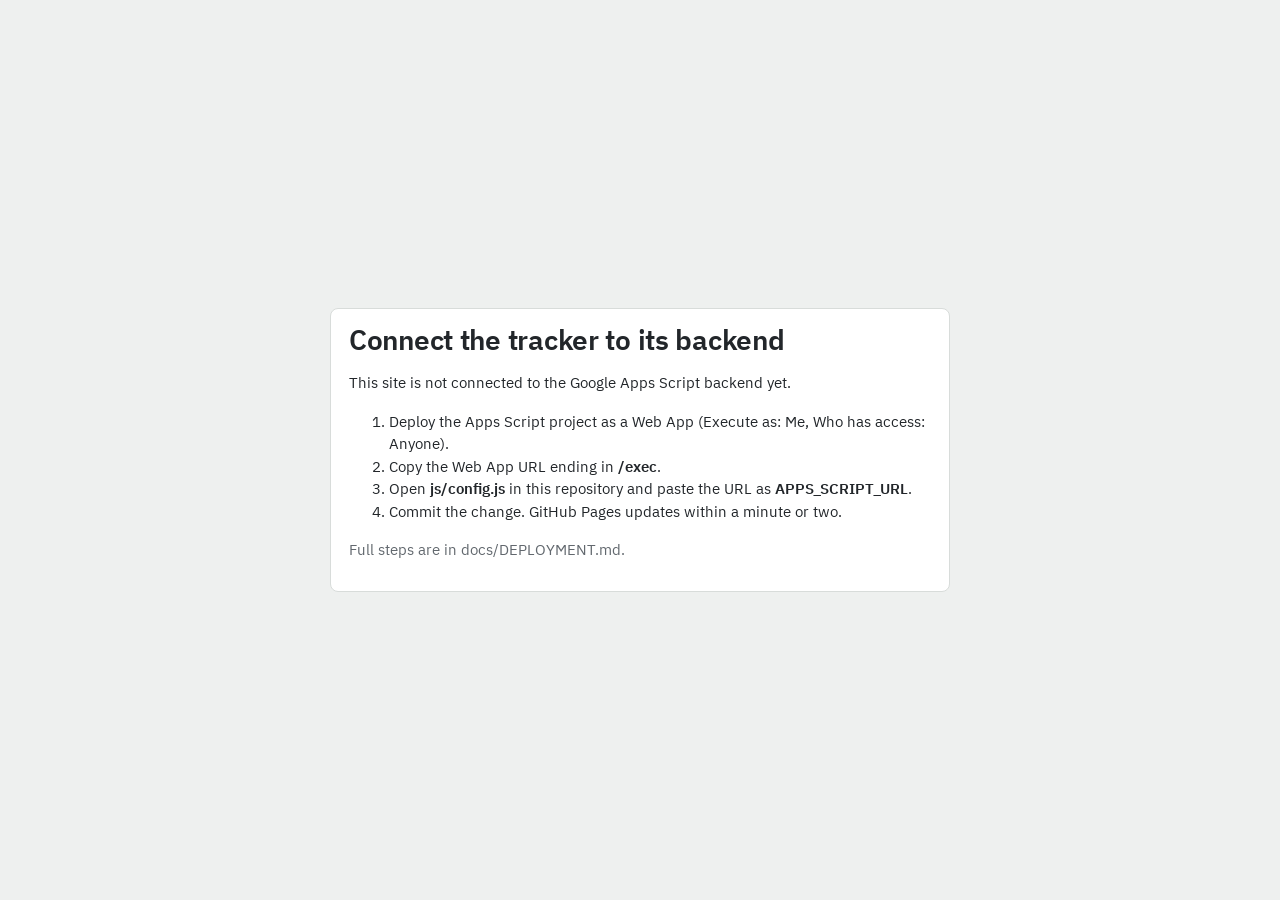
==== admin.html @ 7a8a4eb2 "Unpack uploaded zip" ====
<!doctype html>
<html lang="en">
<head>
  <meta charset="utf-8">
  <meta name="viewport" content="width=device-width, initial-scale=1, viewport-fit=cover">
  <title>Administration | Oakcraft Daily Working Tracker</title>
  <meta name="robots" content="noindex, nofollow">
  <meta name="theme-color" content="#EEF0EF">
  <link rel="icon" href="assets/favicon.svg" type="image/svg+xml">
  <link rel="stylesheet" href="css/style.css">
  <link rel="stylesheet" href="css/dashboard.css">
  <link rel="stylesheet" href="css/responsive.css">
</head>
<body>
  <noscript><p style="padding:24px">The Oakcraft tracker needs JavaScript. Enable it in your browser settings.</p></noscript>
  <div class="content" role="status"><p class="muted">Loading…</p></div>
  <script type="module">
    import { boot } from './js/app.js';
    import { renderEmployees, renderDepartments } from './js/employees.js';
    import { renderQuestionBuilder } from './js/questions.js';
    import { renderSettings, renderAuditLog } from './js/admin.js';
    boot({
      page: 'admin',
      roles: ['ADMIN', 'MANAGER'],
      defaultRoute: 'employees',
      routes: {
        employees: { render: renderEmployees },
        departments: { render: renderDepartments, roles: ['ADMIN'] },
        questions: { render: renderQuestionBuilder, roles: ['ADMIN'] },
        settings: { render: renderSettings, roles: ['ADMIN'] },
        audit: { render: renderAuditLog, roles: ['ADMIN'] }
      }
    });
  </script>
</body>
</html>
---- css/style.css ----
/* Oakcraft Daily Working Tracker — core styles
   Tokens, base elements, app shell and shared components. */

/* IBM Plex (SIL Open Font License, see assets/fonts/OFL-LICENSE.txt), self-hosted: no third-party font requests. */
@font-face { font-family: 'IBM Plex Sans'; font-weight: 400; font-style: normal; font-display: swap; src: url('../assets/fonts/IBMPlexSans-Regular-Latin1.woff2') format('woff2'); }
@font-face { font-family: 'IBM Plex Sans'; font-weight: 500; font-style: normal; font-display: swap; src: url('../assets/fonts/IBMPlexSans-Medium-Latin1.woff2') format('woff2'); }
@font-face { font-family: 'IBM Plex Sans'; font-weight: 600; font-style: normal; font-display: swap; src: url('../assets/fonts/IBMPlexSans-SemiBold-Latin1.woff2') format('woff2'); }
@font-face { font-family: 'IBM Plex Sans Condensed'; font-weight: 600; font-style: normal; font-display: swap; src: url('../assets/fonts/IBMPlexSansCondensed-SemiBold-Latin1.woff2') format('woff2'); }

:root {
  --ink: #22262A;
  --ink-2: #474D53;
  --ink-3: #62686E;
  --mesh: #EEF0EF;
  --mesh-2: #E3E6E4;
  --panel: #FFFFFF;
  --rule: #D8DCDA;
  --rule-strong: #B9C0BC;

  --brand: #6B4226;
  --brand-dark: #52321C;
  --brand-tint: #F4EDE7;
  --accent: #B8863B;
  --accent-tint: #F7EFDF;

  --ok: #2F6B45;   --ok-tint: #E3EFE6;
  --warn: #8A5A00; --warn-tint: #FAEFD6;
  --bad: #9B3B2A;  --bad-tint: #F7E2DD;
  --info: #335F80; --info-tint: #E2EBF2;
  --off: #6A7076;  --off-tint: #ECEEED;

  --font: 'IBM Plex Sans', system-ui, -apple-system, 'Segoe UI', Roboto, sans-serif;
  --font-cond: 'IBM Plex Sans Condensed', 'Arial Narrow', 'IBM Plex Sans', system-ui, sans-serif;

  --r-panel: 8px;
  --r-ctl: 6px;
  --sidebar-w: 236px;
  --header-h: 60px;
  --focus: 0 0 0 3px color-mix(in srgb, var(--accent) 55%, transparent);
}

*, *::before, *::after { box-sizing: border-box; }
html { -webkit-text-size-adjust: 100%; }
body {
  margin: 0; background: var(--mesh); color: var(--ink);
  font: 400 15px/1.5 var(--font); font-variant-numeric: tabular-nums;
  -webkit-font-smoothing: antialiased;
}
h1, h2, h3, h4 { margin: 0; font-weight: 600; line-height: 1.2; }
h1 { font-family: var(--font-cond); font-size: 28px; letter-spacing: -0.01em; }
h2 { font-family: var(--font-cond); font-size: 20px; }
h3 { font-size: 15px; }
p { margin: 0 0 0.75em; }
a { color: var(--brand); text-underline-offset: 2px; }
a > svg { vertical-align: -3px; width: 16px; height: 16px; }
a:hover { color: var(--brand-dark); }
button, input, select, textarea { font: inherit; color: inherit; }
:focus-visible { outline: none; box-shadow: var(--focus); border-radius: var(--r-ctl); }
.sr-only { position: absolute; width: 1px; height: 1px; overflow: hidden; clip: rect(0 0 0 0); white-space: nowrap; }
.muted { color: var(--ink-3); }
.small { font-size: 13px; }
.num { font-variant-numeric: tabular-nums; }
.fig { font-family: var(--font-cond); font-weight: 600; font-variant-numeric: tabular-nums; }
.nowrap { white-space: nowrap; }
.hidden { display: none !important; }
.stack > * + * { margin-top: 16px; }
.row { display: flex; gap: 12px; align-items: center; flex-wrap: wrap; }
.row.between { justify-content: space-between; }
.grow { flex: 1 1 auto; }
.skip-link { position: absolute; left: 8px; top: -40px; background: var(--ink); color: #fff; padding: 8px 12px; z-index: 100; border-radius: var(--r-ctl); }
.skip-link:focus { top: 8px; }

/* ---------- App shell ---------- */
.app { display: grid; grid-template-columns: var(--sidebar-w) minmax(0, 1fr); min-height: 100vh; }
.sidebar { position: sticky; top: 0; height: 100vh; overflow-y: auto; padding: 18px 12px 24px; display: flex; flex-direction: column; gap: 18px; }
.brand { display: flex; gap: 10px; align-items: center; padding: 2px 10px 6px; text-decoration: none; color: var(--ink); }
.brand img { width: 30px; height: 30px; }
.brand-name { display: block; font-family: var(--font-cond); font-weight: 600; font-size: 19px; line-height: 1; }
.brand-sub { display: block; font-size: 12px; color: var(--ink-3); margin-top: 3px; }
.nav-group { display: flex; flex-direction: column; gap: 1px; }
.nav-group-title { font-size: 12px; color: var(--ink-3); padding: 0 12px 4px; font-weight: 500; }
.nav-link {
  display: flex; align-items: center; gap: 10px; padding: 8px 12px; border-radius: var(--r-ctl);
  color: var(--ink-2); text-decoration: none; font-weight: 500; position: relative;
}
.nav-link svg { width: 18px; height: 18px; flex: none; color: var(--ink-3); }
.nav-link:hover { background: var(--mesh-2); color: var(--ink); }
.nav-link[aria-current="page"] { color: var(--brand); background: var(--panel); }
.nav-link[aria-current="page"]::before { content: ''; position: absolute; left: 0; top: 8px; bottom: 8px; width: 3px; border-radius: 2px; background: var(--brand); }
.nav-link[aria-current="page"] svg { color: var(--brand); }
.nav-badge { margin-left: auto; font-size: 12px; font-weight: 600; background: var(--bad-tint); color: var(--bad); border-radius: 999px; padding: 0 7px; }
.sidebar-foot { margin-top: auto; padding: 0 12px; font-size: 12px; color: var(--ink-3); }

.main { min-width: 0; display: flex; flex-direction: column; }
.topbar { position: sticky; top: 0; z-index: 20; height: var(--header-h); display: flex; align-items: center; gap: 12px; padding: 0 28px; background: color-mix(in srgb, var(--mesh) 92%, transparent); backdrop-filter: blur(6px); border-bottom: 1px solid var(--rule); }
.topbar .menu-btn { display: none; }
.search { position: relative; flex: 1 1 auto; max-width: 520px; }
.search input { width: 100%; height: 38px; padding: 0 12px 0 36px; border: 1px solid var(--rule); border-radius: var(--r-ctl); background: var(--panel); }
.search > svg { position: absolute; left: 11px; top: 10px; width: 18px; height: 18px; color: var(--ink-3); pointer-events: none; }
.search-results { position: absolute; top: 44px; left: 0; right: 0; background: var(--panel); border: 1px solid var(--rule); border-radius: var(--r-panel); box-shadow: 0 12px 32px rgba(34, 38, 42, 0.14); max-height: 70vh; overflow: auto; padding: 6px; }
.search-group { padding: 6px 8px 2px; font-size: 12px; color: var(--ink-3); font-weight: 500; }
.search-item { display: block; padding: 8px 10px; border-radius: var(--r-ctl); color: var(--ink); text-decoration: none; }
.search-item[aria-selected="true"], .search-item:hover { background: var(--mesh); }
.search-item .muted { font-size: 13px; }
.topbar-right { margin-left: auto; display: flex; align-items: center; gap: 10px; }
.clock { font-size: 13px; color: var(--ink-3); white-space: nowrap; }
.user-btn { display: flex; align-items: center; gap: 8px; border: 1px solid transparent; background: none; padding: 4px 6px 4px 4px; border-radius: 999px; cursor: pointer; }
.user-btn:hover { background: var(--panel); border-color: var(--rule); }
.avatar { width: 32px; height: 32px; border-radius: 50%; background: var(--brand); color: #fff; display: grid; place-items: center; font-weight: 600; font-size: 13px; flex: none; }
.menu { position: absolute; right: 0; top: 46px; min-width: 220px; background: var(--panel); border: 1px solid var(--rule); border-radius: var(--r-panel); box-shadow: 0 12px 32px rgba(34, 38, 42, 0.14); padding: 6px; z-index: 30; }
.menu a, .menu button { display: block; width: 100%; text-align: left; padding: 8px 10px; border: 0; background: none; border-radius: var(--r-ctl); color: var(--ink); text-decoration: none; cursor: pointer; }
.menu a:hover, .menu button:hover { background: var(--mesh); }
.menu hr { border: 0; border-top: 1px solid var(--rule); margin: 6px 0; }

.content { padding: 24px 28px 64px; max-width: 1360px; width: 100%; }
.page-head { display: flex; gap: 16px; align-items: flex-end; justify-content: space-between; flex-wrap: wrap; margin-bottom: 20px; }
.page-head p { margin: 4px 0 0; color: var(--ink-3); }
.page-actions { display: flex; gap: 8px; flex-wrap: wrap; }
.banner { display: flex; gap: 10px; align-items: flex-start; padding: 10px 14px; border-radius: var(--r-ctl); border: 1px solid; margin-bottom: 16px; }
.banner svg { width: 18px; height: 18px; flex: none; margin-top: 2px; }
.banner.info { background: var(--info-tint); border-color: color-mix(in srgb, var(--info) 30%, transparent); color: var(--info); }
.banner.warn { background: var(--warn-tint); border-color: color-mix(in srgb, var(--warn) 30%, transparent); color: var(--warn); }
.banner.bad { background: var(--bad-tint); border-color: color-mix(in srgb, var(--bad) 30%, transparent); color: var(--bad); }
.banner.ok { background: var(--ok-tint); border-color: color-mix(in srgb, var(--ok) 30%, transparent); color: var(--ok); }
.banner .banner-body { flex: 1; color: var(--ink); }
.offline-bar { background: var(--ink); color: #fff; text-align: center; font-size: 13px; padding: 6px; }

/* ---------- Panels ---------- */
.panel { background: var(--panel); border: 1px solid var(--rule); border-radius: var(--r-panel); }
.panel-head { display: flex; align-items: baseline; justify-content: space-between; gap: 12px; padding: 14px 18px 0; flex-wrap: wrap; }
.panel-head h2 { font-size: 17px; }
.panel-head .muted { font-size: 13px; }
.panel-body { padding: 14px 18px 18px; }
.panel-body.flush { padding: 0; }
.grid-2 { display: grid; grid-template-columns: repeat(2, minmax(0, 1fr)); gap: 16px; }
.grid-3 { display: grid; grid-template-columns: repeat(3, minmax(0, 1fr)); gap: 16px; }
.span-2 { grid-column: span 2; }

/* ---------- Buttons ---------- */
.btn {
  display: inline-flex; align-items: center; justify-content: center; gap: 8px; height: 38px; padding: 0 14px;
  border-radius: var(--r-ctl); border: 1px solid var(--rule-strong); background: var(--panel); color: var(--ink);
  font-weight: 500; cursor: pointer; text-decoration: none; white-space: nowrap;
}
.btn svg { width: 17px; height: 17px; }
.btn:hover { border-color: var(--ink-3); color: var(--ink); }
.btn.primary { background: var(--brand); border-color: var(--brand); color: #fff; }
.btn.primary:hover { background: var(--brand-dark); border-color: var(--brand-dark); color: #fff; }
.btn.dark { background: var(--ink); border-color: var(--ink); color: #fff; }
/* WhatsApp share: a deep green that keeps white text readable (the bright WhatsApp green fails contrast). */
.btn.whatsapp { background: #1C6B45; border-color: #1C6B45; color: #fff; }
.btn.whatsapp:hover { background: #15563A; border-color: #15563A; color: #fff; }
.btn.danger { color: var(--bad); border-color: color-mix(in srgb, var(--bad) 45%, transparent); }
.btn.danger:hover { background: var(--bad-tint); }
.btn.ghost { border-color: transparent; background: transparent; }
.btn.ghost:hover { background: var(--mesh-2); }
.btn.sm { height: 32px; padding: 0 10px; font-size: 14px; }
.btn.icon { width: 38px; padding: 0; }
.btn.sm.icon { width: 32px; }
.btn[disabled], .btn[aria-busy="true"] { opacity: 0.55; cursor: not-allowed; }
.btn[aria-busy="true"]::after { content: ''; width: 14px; height: 14px; border-radius: 50%; border: 2px solid currentColor; border-right-color: transparent; animation: spin 0.8s linear infinite; }
@keyframes spin { to { transform: rotate(360deg); } }
.link-btn { border: 0; background: none; color: var(--brand); cursor: pointer; padding: 0; text-decoration: underline; text-underline-offset: 2px; }

/* ---------- Forms ---------- */
.field { display: flex; flex-direction: column; gap: 6px; min-width: 0; }
.field > label, .field > .label { font-weight: 500; font-size: 14px; }
.field .req { color: var(--bad); margin-left: 2px; }
.field .hint { font-size: 13px; color: var(--ink-3); }
.field .error { font-size: 13px; color: var(--bad); font-weight: 500; }
.input, .select, .textarea {
  width: 100%; min-height: 40px; padding: 8px 11px; border: 1px solid var(--rule-strong); border-radius: var(--r-ctl);
  background: var(--panel); color: var(--ink);
}
.textarea { min-height: 88px; resize: vertical; line-height: 1.45; }
.select { appearance: none; padding-right: 32px; background-image: url("data:image/svg+xml,%3Csvg xmlns='http://www.w3.org/2000/svg' width='12' height='8' viewBox='0 0 12 8'%3E%3Cpath d='M1 1l5 5 5-5' fill='none' stroke='%2362686E' stroke-width='1.6'/%3E%3C/svg%3E"); background-repeat: no-repeat; background-position: right 11px center; }
.input:hover, .select:hover, .textarea:hover { border-color: var(--ink-3); }
.input:focus, .select:focus, .textarea:focus { outline: none; border-color: var(--accent); box-shadow: var(--focus); }
.field.has-error .input, .field.has-error .select, .field.has-error .textarea { border-color: var(--bad); }
.input[readonly] { background: var(--mesh); }
.form-grid { display: grid; grid-template-columns: repeat(2, minmax(0, 1fr)); gap: 14px 16px; }
.form-grid .full { grid-column: 1 / -1; }
.check { display: inline-flex; align-items: center; gap: 8px; cursor: pointer; }
.check input { width: 18px; height: 18px; accent-color: var(--brand); }
.switch { display: inline-flex; gap: 10px; align-items: center; cursor: pointer; }
.switch input { appearance: none; width: 38px; height: 22px; border-radius: 999px; background: var(--rule-strong); position: relative; cursor: pointer; transition: background 0.15s; flex: none; }
.switch input::after { content: ''; position: absolute; top: 3px; left: 3px; width: 16px; height: 16px; border-radius: 50%; background: #fff; transition: transform 0.15s; }
.switch input:checked { background: var(--brand); }
.switch input:checked::after { transform: translateX(16px); }
.segmented { display: inline-flex; border: 1px solid var(--rule-strong); border-radius: var(--r-ctl); overflow: hidden; flex-wrap: wrap; }
.segmented label { position: relative; }
.segmented input { position: absolute; opacity: 0; inset: 0; }
.segmented span { display: block; padding: 7px 14px; cursor: pointer; font-weight: 500; font-size: 14px; border-right: 1px solid var(--rule); background: var(--panel); }
.segmented label:last-child span { border-right: 0; }
.segmented input:checked + span { background: var(--ink); color: #fff; }
.segmented input:focus-visible + span { box-shadow: inset 0 0 0 3px var(--accent); }
.chips { display: flex; flex-wrap: wrap; gap: 8px; }
.chip-toggle { position: relative; }
.chip-toggle input { position: absolute; opacity: 0; inset: 0; }
.chip-toggle span { display: inline-flex; align-items: center; gap: 6px; padding: 6px 12px; border: 1px solid var(--rule-strong); border-radius: 999px; cursor: pointer; font-size: 14px; background: var(--panel); }
.chip-toggle input:checked + span { background: var(--brand-tint); border-color: var(--brand); color: var(--brand-dark); font-weight: 500; }
.chip-toggle input:checked + span::before { content: '✓'; font-weight: 600; }
.chip-toggle input:focus-visible + span { box-shadow: var(--focus); }
.stepper { display: flex; align-items: stretch; max-width: 220px; }
.stepper .input { text-align: center; border-radius: 0; border-left: 0; border-right: 0; font-family: var(--font-cond); font-weight: 600; font-size: 18px; }
.stepper button { width: 44px; border: 1px solid var(--rule-strong); background: var(--mesh); font-size: 20px; cursor: pointer; }
.stepper button:first-child { border-radius: var(--r-ctl) 0 0 var(--r-ctl); }
.stepper button:last-child { border-radius: 0 var(--r-ctl) var(--r-ctl) 0; }
.rating { display: flex; gap: 6px; }
.rating label { position: relative; }
.rating input { position: absolute; opacity: 0; }
.rating span { display: grid; place-items: center; width: 40px; height: 40px; border: 1px solid var(--rule-strong); border-radius: var(--r-ctl); cursor: pointer; font-weight: 600; }
.rating input:checked + span { background: var(--brand); border-color: var(--brand); color: #fff; }
.rating input:focus-visible + span { box-shadow: var(--focus); }

/* ---------- Filter bar ---------- */
.filters-toggle { display: none; }
.filters { display: flex; gap: 10px; flex-wrap: wrap; align-items: flex-end; margin-bottom: 16px; }
.filters .field { min-width: 150px; }
.filters .field.search-field { min-width: 220px; flex: 1 1 220px; }
.filters .field > label { font-size: 13px; color: var(--ink-3); font-weight: 500; }
.filters .input, .filters .select { min-height: 36px; padding-top: 6px; padding-bottom: 6px; }
.filters .btn { height: 36px; }

/* ---------- Status pills ---------- */
.pill { display: inline-flex; align-items: center; gap: 6px; padding: 1px 9px; border-radius: 999px; font-size: 13px; font-weight: 500; white-space: nowrap; line-height: 20px; border: 1px solid transparent; }
.pill::before { content: ''; width: 7px; height: 7px; border-radius: 50%; background: currentColor; }
.pill.ok { background: var(--ok-tint); color: var(--ok); }
.pill.warn { background: var(--warn-tint); color: var(--warn); }
.pill.bad { background: var(--bad-tint); color: var(--bad); }
.pill.info { background: var(--info-tint); color: var(--info); }
.pill.accent { background: var(--accent-tint); color: #7A5520; }
.pill.off { background: var(--off-tint); color: var(--off); }
.pill.outline { background: transparent; border-color: var(--rule-strong); color: var(--ink-3); }
.pill.plain::before { display: none; }
.prio { display: inline-flex; align-items: center; gap: 5px; font-size: 13px; font-weight: 500; white-space: nowrap; }
.prio i { display: inline-flex; gap: 2px; align-items: flex-end; height: 12px; }
.prio i b { width: 3px; background: var(--rule-strong); border-radius: 1px; }
.prio i b:nth-child(1) { height: 5px; } .prio i b:nth-child(2) { height: 8px; } .prio i b:nth-child(3) { height: 12px; }
.prio.LOW i b:nth-child(1) { background: var(--off); }
.prio.MEDIUM i b:nth-child(-n+2) { background: var(--info); }
.prio.HIGH i b { background: var(--warn); }
.prio.URGENT { color: var(--bad); } .prio.URGENT i b { background: var(--bad); }

/* ---------- Tables ---------- */
.table-wrap { overflow-x: auto; }
table.data { width: 100%; border-collapse: collapse; font-size: 14px; }
table.data th { text-align: left; font-weight: 600; font-size: 13px; color: var(--ink-2); padding: 10px 12px; border-bottom: 1px solid var(--rule-strong); white-space: nowrap; background: var(--panel); position: sticky; top: 0; }
table.data th.r, table.data td.r { text-align: right; }
table.data th button { border: 0; background: none; font: inherit; color: inherit; cursor: pointer; padding: 0; display: inline-flex; gap: 4px; align-items: center; }
table.data td { padding: 10px 12px; border-bottom: 1px solid var(--rule); vertical-align: top; }
table.data tbody tr:last-child td { border-bottom: 0; }
table.data tbody tr.clickable { cursor: pointer; }
table.data tbody tr.clickable:hover td { background: #F7F8F7; }
table.data td .sub { display: block; font-size: 13px; color: var(--ink-3); }
.pager { display: flex; align-items: center; justify-content: space-between; gap: 12px; padding: 10px 14px; border-top: 1px solid var(--rule); font-size: 14px; flex-wrap: wrap; }

/* ---------- Empty, loading, error states ---------- */
.empty { padding: 36px 20px; text-align: center; color: var(--ink-2); }
.empty h3 { font-size: 16px; margin-bottom: 6px; color: var(--ink); }
.empty p { color: var(--ink-3); max-width: 46ch; margin: 0 auto 14px; }
.skeleton { background: linear-gradient(90deg, var(--mesh) 0%, #F7F8F7 50%, var(--mesh) 100%); background-size: 200% 100%; animation: shimmer 1.4s ease-in-out infinite; border-radius: 4px; }
@keyframes shimmer { from { background-position: 200% 0; } to { background-position: -200% 0; } }
.sk-line { height: 14px; margin: 10px 0; }
.sk-block { height: 120px; }
.error-state { padding: 28px 20px; text-align: center; }
.error-state h3 { color: var(--bad); margin-bottom: 6px; }
.error-state code { font-size: 12px; color: var(--ink-3); }

/* ---------- Toasts ---------- */
.toasts { position: fixed; right: 20px; bottom: 20px; display: flex; flex-direction: column; gap: 8px; z-index: 200; max-width: min(420px, calc(100vw - 32px)); }
.toast { display: flex; gap: 10px; align-items: flex-start; background: var(--ink); color: #fff; padding: 11px 14px; border-radius: var(--r-panel); box-shadow: 0 10px 28px rgba(34, 38, 42, 0.25); font-size: 14px; animation: toast-in 0.18s ease-out; }
.toast.bad { background: var(--bad); }
.toast.ok svg { color: #9FD3AE; }
.toast svg { width: 18px; height: 18px; flex: none; margin-top: 1px; }
.toast button { margin-left: auto; background: none; border: 0; color: #fff; opacity: 0.75; cursor: pointer; padding: 0 0 0 8px; font-size: 18px; line-height: 1; }
@keyframes toast-in { from { transform: translateY(8px); opacity: 0; } }

/* ---------- Modal & drawer ---------- */
.modal-backdrop { position: fixed; inset: 0; background: rgba(34, 38, 42, 0.45); z-index: 150; display: grid; place-items: center; padding: 16px; animation: fade 0.15s ease-out; }
@keyframes fade { from { opacity: 0; } }
.modal { background: var(--panel); border-radius: 10px; width: min(560px, 100%); max-height: calc(100vh - 32px); display: flex; flex-direction: column; box-shadow: 0 24px 60px rgba(34, 38, 42, 0.3); }
.modal.wide { width: min(860px, 100%); }
.modal-head { display: flex; align-items: center; justify-content: space-between; gap: 12px; padding: 16px 20px; border-bottom: 1px solid var(--rule); }
.modal-head h2 { font-size: 19px; }
.modal-body { padding: 18px 20px; overflow-y: auto; }
.modal-foot { display: flex; justify-content: flex-end; gap: 8px; padding: 12px 20px; border-top: 1px solid var(--rule); flex-wrap: wrap; }
.drawer-backdrop { place-items: stretch end; padding: 0; }
.drawer-backdrop .modal { width: min(640px, 100%); max-height: 100vh; height: 100vh; border-radius: 0; animation: slide-in 0.2s ease-out; }
@keyframes slide-in { from { transform: translateX(24px); opacity: 0.6; } }

/* ---------- Detail lists & timelines ---------- */
.kv { display: grid; grid-template-columns: max-content 1fr; gap: 6px 18px; font-size: 14px; }
.kv dt { color: var(--ink-3); }
.kv dd { margin: 0; }
.qa { padding: 12px 0; border-bottom: 1px solid var(--rule); }
.qa:last-child { border-bottom: 0; }
.qa .q { font-size: 13px; color: var(--ink-3); font-weight: 500; margin-bottom: 3px; }
.qa .a { white-space: pre-wrap; overflow-wrap: anywhere; }
.qa .a.empty-answer { color: var(--ink-3); font-style: italic; }
.timeline { list-style: none; margin: 0; padding: 0; }
.timeline li { position: relative; padding: 0 0 16px 20px; }
.timeline li::before { content: ''; position: absolute; left: 4px; top: 7px; width: 7px; height: 7px; border-radius: 50%; background: var(--rule-strong); }
.timeline li::after { content: ''; position: absolute; left: 7px; top: 16px; bottom: 0; width: 1px; background: var(--rule); }
.timeline li:last-child::after { display: none; }
.section-title { font-size: 15px; font-weight: 600; margin: 18px 0 4px; }
.section-title:first-child { margin-top: 0; }

/* ---------- Tabs ---------- */
.tabs { display: flex; gap: 2px; border-bottom: 1px solid var(--rule); margin-bottom: 16px; overflow-x: auto; }
.tabs a, .tabs button { padding: 9px 14px; border: 0; background: none; color: var(--ink-3); font-weight: 500; text-decoration: none; border-bottom: 2px solid transparent; margin-bottom: -1px; cursor: pointer; white-space: nowrap; }
.tabs [aria-selected="true"] { color: var(--ink); border-bottom-color: var(--brand); }
.tabs .count { font-size: 12px; background: var(--mesh-2); border-radius: 999px; padding: 0 6px; margin-left: 4px; color: var(--ink-2); }

/* ---------- Login ---------- */
.auth-page { min-height: 100vh; display: grid; grid-template-columns: minmax(0, 1.1fr) minmax(360px, 0.9fr); }
.auth-side { background: var(--ink); color: #E9EBEA; padding: 48px; display: flex; flex-direction: column; justify-content: space-between; position: relative; overflow: hidden; }
.auth-side .brand { color: #fff; }
.auth-side .brand-sub { color: #AEB4B1; }
.auth-side h1 { font-size: clamp(30px, 3.4vw, 46px); max-width: 16ch; color: #fff; line-height: 1.08; }
.auth-side p { color: #AEB4B1; max-width: 42ch; }
.auth-grid { position: absolute; right: -40px; bottom: 80px; display: grid; grid-template-columns: repeat(12, 18px); gap: 5px; opacity: 0.9; }
.auth-grid i { width: 18px; height: 18px; border-radius: 3px; background: #3A4046; }
.auth-grid i.s { background: #4E7A5C; } .auth-grid i.l { background: #9C7A3C; } .auth-grid i.m { background: #7B3F33; }
.auth-main { display: grid; place-items: center; padding: 32px 20px; background: var(--mesh); }
.auth-card { width: min(400px, 100%); }
.auth-card h2 { font-size: 26px; margin-bottom: 4px; }
.auth-card form { display: flex; flex-direction: column; gap: 14px; margin-top: 22px; }
.auth-card .btn { height: 44px; }
.pw-wrap { position: relative; }
.pw-wrap .input { padding-right: 70px; }
.pw-wrap button { position: absolute; right: 6px; top: 6px; height: 28px; border: 0; background: none; color: var(--brand); cursor: pointer; font-size: 13px; font-weight: 500; }

/* ---------- Print ---------- */
@media print {
  body { background: #fff; font-size: 12px; }
  .sidebar, .topbar, .page-actions, .no-print, .toasts, .sticky-bar, .filters, .pager { display: none !important; }
  .app { display: block; }
  .content { padding: 0; max-width: none; }
  .panel { border: 0; break-inside: avoid; }
  a { color: inherit; text-decoration: none; }
}

@media (prefers-reduced-motion: reduce) {
  *, *::before, *::after { animation-duration: 0.01ms !important; transition-duration: 0.01ms !important; }
}
---- css/dashboard.css ----
/* Dashboards, analytics, charts, the day ledger heatmap and the daily report form. */

/* ---------- Hero sentence ---------- */
.hero { padding: 4px 0 18px; }
.hero-line { font-family: var(--font-cond); font-weight: 600; font-size: clamp(26px, 3vw, 38px); line-height: 1.1; letter-spacing: -0.01em; max-width: 34ch; text-wrap: balance; }
.hero-sub { color: var(--ink-3); margin-top: 6px; }
.segbar { display: flex; height: 14px; border-radius: 3px; overflow: hidden; background: var(--mesh-2); margin-top: 14px; max-width: 760px; }
.segbar span { display: block; height: 100%; }
.segbar .s-ok { background: var(--ok); }
.segbar .s-warn { background: #C08A2A; }
.segbar .s-info { background: #7C9CB5; }
.segbar .s-off { background: transparent; }
.legend { display: flex; flex-wrap: wrap; gap: 6px 16px; margin-top: 8px; font-size: 13px; color: var(--ink-2); }
.legend i { display: inline-block; width: 10px; height: 10px; border-radius: 2px; margin-right: 6px; vertical-align: -1px; }

/* ---------- Ledger strip ---------- */
.ledger { display: grid; grid-template-columns: repeat(auto-fit, minmax(128px, 1fr)); background: var(--panel); border: 1px solid var(--rule); border-radius: var(--r-panel); margin-bottom: 16px; }
.ledger > div { padding: 12px 16px 14px; border-right: 1px solid var(--rule); min-width: 0; }
.ledger > div:last-child { border-right: 0; }
.ledger .fig { font-size: 28px; line-height: 1.1; display: block; }
.ledger .lbl { font-size: 13px; color: var(--ink-3); display: flex; gap: 6px; align-items: center; }
.ledger .fig.bad { color: var(--bad); } .ledger .fig.warn { color: var(--warn); } .ledger .fig.ok { color: var(--ok); }
.ledger abbr { text-decoration: none; cursor: help; border-bottom: 1px dotted var(--rule-strong); }

/* ---------- Charts ---------- */
.chart { width: 100%; }
.chart svg { display: block; width: 100%; height: auto; overflow: visible; }
.chart text { font-family: var(--font); font-size: 12px; fill: var(--ink-3); }
.chart .axis line, .chart .grid line { stroke: var(--rule); }
.chart .bar-label { fill: var(--ink); font-weight: 500; }
.chart .value-label { fill: var(--ink-2); font-variant-numeric: tabular-nums; }
.chart .dim { opacity: 0.35; }
.chart-foot { display: flex; justify-content: space-between; gap: 8px; align-items: center; margin-top: 6px; flex-wrap: wrap; }
.chart-table { margin-top: 10px; }
.chart-tip { position: fixed; pointer-events: none; background: var(--ink); color: #fff; font-size: 13px; padding: 6px 9px; border-radius: 5px; z-index: 300; max-width: 260px; white-space: pre-line; }

/* ---------- Day ledger heatmap ---------- */
.heat-wrap { overflow-x: auto; }
.heat { display: grid; gap: 3px; align-items: center; min-width: max-content; }
.heat .h-name { font-size: 13px; padding-right: 10px; white-space: nowrap; overflow: hidden; text-overflow: ellipsis; max-width: 190px; color: var(--ink); text-decoration: none; }
.heat .h-name:hover { color: var(--brand); }
.heat .h-dept { grid-column: 1 / -1; font-size: 12px; color: var(--ink-3); font-weight: 600; padding: 8px 0 2px; }
.heat .h-date { font-size: 11px; color: var(--ink-3); text-align: center; line-height: 1.1; }
.heat .h-date.off { opacity: 0.5; }
.sw { display: block; width: 20px; height: 20px; border-radius: 3px; border: 0; padding: 0; background: var(--mesh-2); }
a.sw:focus-visible { box-shadow: var(--focus); }
.sw.SUBMITTED { background: var(--ok); }
.sw.LATE { background: #C08A2A; }
.sw.DRAFT, .sw.REOPENED { background: #9DB5C7; }
.sw.NOT-STARTED { background: #fff; box-shadow: inset 0 0 0 1.5px var(--bad); }
.sw.OFF { background: repeating-linear-gradient(135deg, var(--mesh-2) 0 3px, transparent 3px 6px); }
.sw.NA { background: transparent; }

/* ---------- Insight list ---------- */
.insights { list-style: none; margin: 0; padding: 0; }
.insights li { display: grid; grid-template-columns: 4px 1fr; gap: 12px; padding: 10px 0; border-bottom: 1px solid var(--rule); }
.insights li:last-child { border-bottom: 0; }
.insights li::before { content: ''; border-radius: 2px; background: var(--rule-strong); }
.insights li.positive::before { background: var(--ok); }
.insights li.warning::before { background: #C08A2A; }
.insights li.info::before { background: var(--info); }
.insights strong { display: block; font-weight: 600; }
.insights p { margin: 2px 0 0; color: var(--ink-2); font-size: 14px; }

/* ---------- Attention lists ---------- */
.att-list { list-style: none; margin: 0; padding: 0; }
.att-list li { display: flex; gap: 10px; justify-content: space-between; align-items: baseline; padding: 8px 0; border-bottom: 1px solid var(--rule); font-size: 14px; }
.att-list li:last-child { border-bottom: 0; }
.att-list .sub { color: var(--ink-3); font-size: 13px; }

/* ---------- Score ---------- */
.score { display: grid; grid-template-columns: 140px 1fr; gap: 20px; align-items: start; }
.score-fig { font-family: var(--font-cond); font-weight: 600; font-size: 56px; line-height: 1; color: var(--brand); }
.score-fig small { font-size: 18px; color: var(--ink-3); }
.comp { display: grid; grid-template-columns: minmax(140px, 200px) 1fr 52px; gap: 4px 12px; align-items: center; padding: 7px 0; border-bottom: 1px solid var(--rule); }
.comp:last-child { border-bottom: 0; }
.comp .bar { height: 8px; background: var(--mesh-2); border-radius: 2px; overflow: hidden; }
.comp .bar span { display: block; height: 100%; background: var(--brand); }
.comp .why { grid-column: 1 / -1; font-size: 13px; color: var(--ink-3); }
.comp.excluded { opacity: 0.6; }

/* ---------- Daily report form ---------- */
.form-shell { max-width: 820px; }
.form-top { display: flex; justify-content: space-between; align-items: flex-start; gap: 12px; flex-wrap: wrap; margin-bottom: 14px; }
.deadline { font-size: 14px; color: var(--ink-2); }
.deadline.soon { color: var(--warn); font-weight: 500; }
.deadline.past { color: var(--bad); font-weight: 500; }
.steps { list-style: none; display: flex; gap: 4px; padding: 0; margin: 0 0 18px; counter-reset: step; }
.steps li { flex: 1 1 0; min-width: 0; }
.steps button { width: 100%; border: 0; background: none; text-align: left; padding: 0; cursor: pointer; color: var(--ink-3); font-size: 13px; font-weight: 500; }
.steps button::before { content: ''; display: block; height: 5px; border-radius: 2px; background: var(--rule); margin-bottom: 6px; }
.steps button .n::after { content: '. '; }
.steps .done button::before { background: var(--ink-2); }
.steps .current button { color: var(--ink); }
.steps .current button::before { background: var(--brand); }
.steps .has-error button { color: var(--bad); }
.steps .has-error button::before { background: var(--bad); }
.steps .label { display: block; white-space: nowrap; overflow: hidden; text-overflow: ellipsis; }
.step-mobile { display: none; }
.step-panel h2 { font-size: 22px; margin-bottom: 4px; }
.step-panel > p.muted { margin-bottom: 16px; }
.q-list { display: flex; flex-direction: column; gap: 18px; }
.q-list .field > label, .q-list .field > .label { font-size: 15px; }

.task-list { display: flex; flex-direction: column; gap: 10px; }
.task { border: 1px solid var(--rule); border-radius: var(--r-panel); background: var(--panel); }
.task.has-error { border-color: var(--bad); }
.task-head { display: grid; grid-template-columns: 1fr auto auto; gap: 8px; align-items: center; padding: 10px 10px 10px 12px; }
.task-head .input { border-color: transparent; font-weight: 500; padding-left: 6px; }
.task-head .input:hover { border-color: var(--rule-strong); }
.task-head .select { width: auto; min-width: 150px; }
.task-body { padding: 4px 12px 14px; border-top: 1px dashed var(--rule); }
.task-body .form-grid { margin-top: 10px; grid-template-columns: repeat(3, minmax(0, 1fr)); }
.task-meta { display: flex; gap: 10px; flex-wrap: wrap; padding: 0 12px 10px; font-size: 13px; color: var(--ink-3); }
.carry-tag { color: #7A5520; font-weight: 500; }
.task-error { color: var(--bad); font-size: 13px; padding: 0 12px 10px; font-weight: 500; }
.add-task { display: flex; gap: 8px; }
.add-task .input { flex: 1; }
.cf-item { display: grid; grid-template-columns: 1fr auto; gap: 10px; padding: 12px 14px; border-bottom: 1px solid var(--rule); }
.cf-item:last-child { border-bottom: 0; }
.cf-item .t { font-weight: 500; }
.cf-actions { display: flex; gap: 6px; flex-wrap: wrap; justify-content: flex-end; align-items: flex-start; }
.review-list { list-style: none; padding: 0; margin: 0; }
.review-list li { display: flex; justify-content: space-between; gap: 12px; padding: 9px 0; border-bottom: 1px solid var(--rule); }
.review-list li:last-child { border-bottom: 0; }
.sticky-bar { position: sticky; bottom: 0; z-index: 10; margin-top: 22px; background: color-mix(in srgb, var(--mesh) 94%, transparent); backdrop-filter: blur(6px); border-top: 1px solid var(--rule); padding: 10px 0; display: flex; align-items: center; gap: 10px; }
.save-state { font-size: 13px; color: var(--ink-3); margin-right: auto; display: flex; align-items: center; gap: 6px; }
.save-state.bad { color: var(--bad); }
.save-state.warn { color: var(--warn); }
.receipt { max-width: 560px; margin: 24px auto; text-align: left; }
.receipt .check-mark { width: 52px; height: 52px; border-radius: 50%; background: var(--ok); color: #fff; display: grid; place-items: center; margin-bottom: 14px; }
.receipt .check-mark svg { width: 28px; height: 28px; }
.receipt .rid { font-family: var(--font-cond); font-size: 22px; font-weight: 600; letter-spacing: 0.01em; }

/* ---------- Question builder ---------- */
.qb { display: grid; grid-template-columns: 250px minmax(0, 1fr); gap: 16px; align-items: start; }
.qb-depts { position: sticky; top: calc(var(--header-h) + 16px); }
.qb-depts a { display: flex; justify-content: space-between; padding: 8px 12px; border-radius: var(--r-ctl); color: var(--ink-2); text-decoration: none; font-weight: 500; }
.qb-depts a:hover { background: var(--mesh-2); }
.qb-depts a[aria-current="true"] { background: var(--panel); color: var(--brand); box-shadow: inset 3px 0 0 var(--brand); }
.qb-section { font-size: 13px; color: var(--ink-3); font-weight: 600; padding: 14px 16px 6px; border-bottom: 1px solid var(--rule); }
.qb-item { display: grid; grid-template-columns: 22px 1fr auto; gap: 10px; align-items: center; padding: 10px 16px; border-bottom: 1px solid var(--rule); background: var(--panel); }
.qb-item.inactive .qb-text { color: var(--ink-3); text-decoration: line-through; }
.qb-item.dragging { opacity: 0.4; }
.qb-item.drop-before { box-shadow: inset 0 2px 0 var(--accent); }
.qb-handle { cursor: grab; color: var(--ink-3); display: grid; place-items: center; }
.qb-handle svg { width: 16px; height: 16px; }
.qb-meta { font-size: 13px; color: var(--ink-3); display: flex; gap: 10px; flex-wrap: wrap; }
.qb-actions { display: flex; gap: 4px; }
.preview-box { background: var(--mesh); border-radius: var(--r-panel); padding: 16px; }

/* ---------- Settings ---------- */
.settings-grid { display: grid; grid-template-columns: 220px minmax(0, 1fr); gap: 20px; align-items: start; }
.settings-nav { position: sticky; top: calc(var(--header-h) + 16px); display: flex; flex-direction: column; }
.settings-nav a { padding: 7px 12px; border-radius: var(--r-ctl); color: var(--ink-2); text-decoration: none; }
.settings-nav a:hover { background: var(--mesh-2); }
.day-toggles { display: flex; gap: 6px; flex-wrap: wrap; }
.weights { display: grid; grid-template-columns: 1fr 90px; gap: 8px 12px; align-items: center; max-width: 440px; }
.json-cell { font-size: 12px; white-space: pre-wrap; word-break: break-word; max-width: 420px; color: var(--ink-2); }

/* ---------- Horizontal bars ---------- */
.hbars { display: flex; flex-direction: column; gap: 9px; }
.hbar { display: grid; grid-template-columns: minmax(110px, 34%) 1fr 64px; gap: 10px; align-items: center; font-size: 14px; }
.hbar-label { overflow: hidden; text-overflow: ellipsis; white-space: nowrap; }
.hbar-label a { color: var(--ink); text-decoration: none; }
.hbar-label a:hover { color: var(--brand); text-decoration: underline; }
.hbar-track { height: 10px; background: var(--mesh-2); border-radius: 2px; overflow: hidden; }
.hbar-track span { display: block; height: 100%; border-radius: 2px; }
.hbar-val { text-align: right; font-variant-numeric: tabular-nums; font-weight: 500; }
@media (max-width: 640px) {
  .hbar { grid-template-columns: 1fr 56px; gap: 4px 10px; }
  .hbar-track { grid-column: 1 / -1; grid-row: 2; }
}
---- css/responsive.css ----
/* Responsive layer: tablet and phone. The employee report form is designed phone-first. */

@media (max-width: 1100px) {
  .grid-3 { grid-template-columns: repeat(2, minmax(0, 1fr)); }
  .qb { grid-template-columns: 200px minmax(0, 1fr); }
  .settings-grid { grid-template-columns: 1fr; }
  .settings-nav { position: static; flex-direction: row; flex-wrap: wrap; gap: 4px; }
}

@media (max-width: 900px) {
  :root { --header-h: 56px; }
  .app { grid-template-columns: 1fr; }
  .sidebar {
    position: fixed; z-index: 120; left: 0; top: 0; bottom: 0; width: min(290px, 86vw); background: var(--mesh);
    transform: translateX(-102%); transition: transform 0.2s ease-out; box-shadow: 0 0 40px rgba(34, 38, 42, 0.25);
  }
  .app.nav-open .sidebar { transform: none; }
  .nav-scrim { position: fixed; inset: 0; background: rgba(34, 38, 42, 0.4); z-index: 110; }
  .topbar .menu-btn { display: inline-flex; }
  .topbar { padding: 0 12px; }
  .content { padding: 18px 14px 56px; }
  .clock { display: none; }
  .grid-2, .grid-3 { grid-template-columns: 1fr; }
  .span-2 { grid-column: auto; }
  .qb { grid-template-columns: 1fr; }
  .qb-depts { position: static; display: flex; overflow-x: auto; gap: 4px; }
  .qb-depts a { white-space: nowrap; }
  .score { grid-template-columns: 1fr; gap: 8px; }
  .auth-page { grid-template-columns: 1fr; }
  .auth-side { padding: 28px 22px; min-height: 0; }
  .auth-side h1 { font-size: 28px; margin-top: 28px; }
  .auth-grid { display: none; }
}

@media (max-width: 640px) {
  body { font-size: 15px; }
  h1 { font-size: 24px; }
  .page-head { align-items: flex-start; }
  .page-actions .btn .btn-text { display: none; }
  .search input { font-size: 16px; }
  .input, .select, .textarea { font-size: 16px; min-height: 44px; }
  .form-grid, .task-body .form-grid { grid-template-columns: 1fr; }
  .filters-toggle { display: inline-flex; margin-bottom: 10px; }
  .filters:not(.open) > .field:not(.search-field), .filters:not(.open) > .row, .filters:not(.open) > .check, .filters:not(.open) > [data-extra] { display: none !important; }
  .filters .field { min-width: calc(50% - 5px); flex: 1 1 calc(50% - 5px); }
  .filters .field.search-field { flex-basis: 100%; }
  .ledger { grid-template-columns: repeat(2, minmax(0, 1fr)); }
  .ledger > div { border-right: 0; border-bottom: 1px solid var(--rule); }
  .ledger > div:nth-child(odd) { border-right: 1px solid var(--rule); }
  .ledger .fig { font-size: 24px; }
  .modal-backdrop { padding: 0; place-items: end stretch; }
  .modal, .modal.wide { width: 100%; max-height: 92vh; border-radius: 12px 12px 0 0; }
  .modal-foot .btn { flex: 1; }
  .toasts { left: 12px; right: 12px; bottom: 76px; max-width: none; }

  /* Stacked tables: each row becomes a block with labelled cells */
  table.data.stack-sm thead { display: none; }
  table.data.stack-sm, table.data.stack-sm tbody, table.data.stack-sm tr, table.data.stack-sm td { display: block; width: 100%; }
  table.data.stack-sm tr { padding: 10px 14px; border-bottom: 1px solid var(--rule); }
  table.data.stack-sm td { border: 0; padding: 2px 0; text-align: left !important; }
  table.data.stack-sm td[data-label]::before { content: attr(data-label) ': '; color: var(--ink-3); font-size: 13px; }
  table.data.stack-sm td.primary-cell::before { content: none; }
  table.data.stack-sm td.primary-cell { font-weight: 600; font-size: 15px; }

  /* Report form */
  .steps { display: none; }
  .step-mobile { display: block; margin-bottom: 16px; }
  .step-mobile .segbar { height: 6px; margin-top: 8px; gap: 3px; background: none; }
  .step-mobile .segbar span { flex: 1; background: var(--rule); border-radius: 2px; }
  .step-mobile .segbar span.done { background: var(--ink-2); }
  .step-mobile .segbar span.current { background: var(--brand); }
  .step-mobile .segbar span.err { background: var(--bad); }
  .task-head { grid-template-columns: 1fr auto; }
  .task-head .select { grid-column: 1 / 2; min-width: 0; width: 100%; }
  .task-head .input { grid-column: 1 / -1; border-color: var(--rule); }
  .cf-item { grid-template-columns: 1fr; }
  .cf-actions { justify-content: flex-start; }
  .sticky-bar { margin: 18px -14px 0; padding: 10px 14px calc(10px + env(safe-area-inset-bottom)); }
  .sticky-bar .btn { height: 46px; flex: 1 1 auto; }
  .save-state { flex-basis: 100%; }
  .stepper { max-width: none; }
  .stepper button { width: 54px; }
  .heat .h-name { max-width: 120px; }
  .comp { grid-template-columns: 1fr 52px; }
  .comp .bar { grid-column: 1 / -1; grid-row: 2; }
}
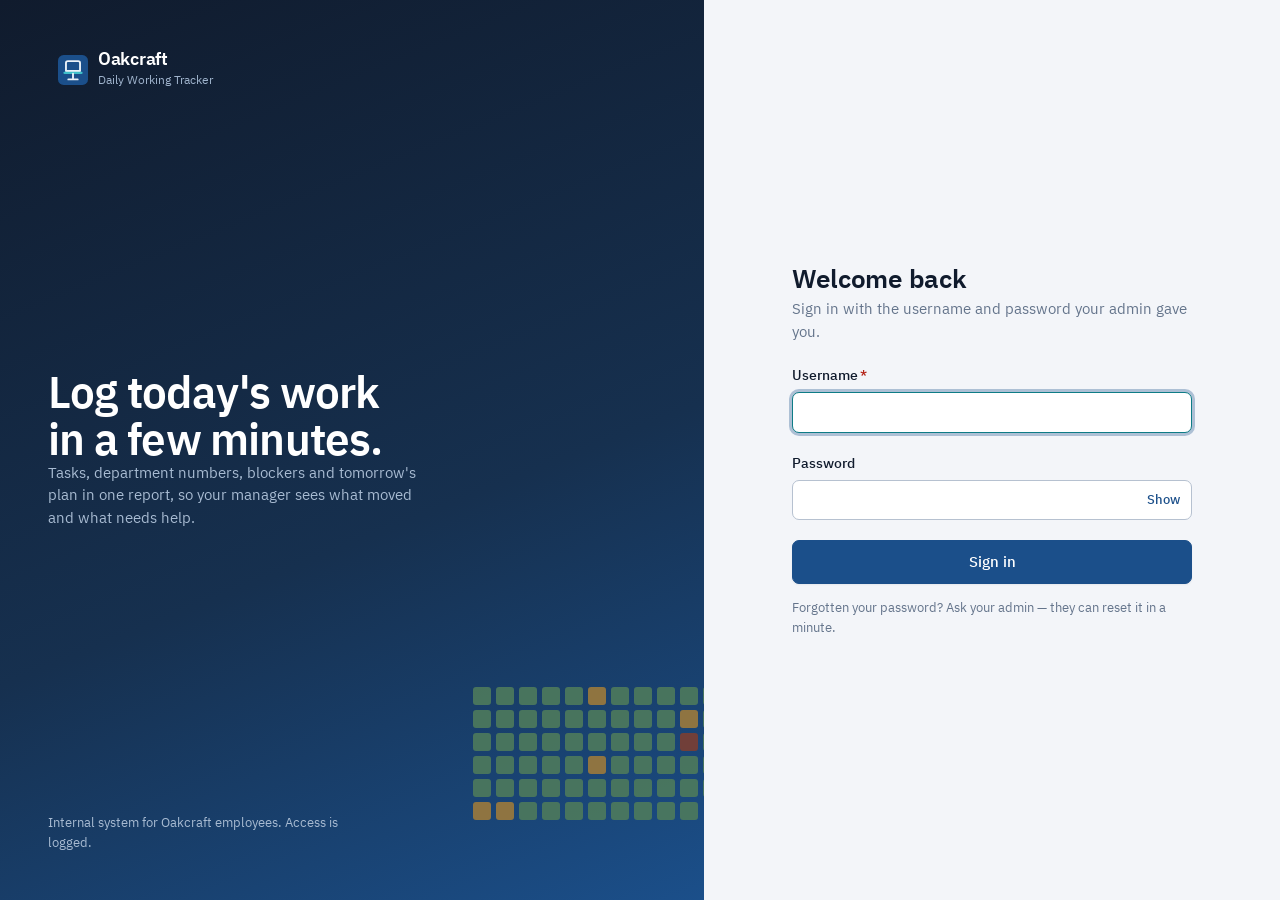
==== commit dbbf5f00: "Unpack uploaded zip" ====
--- a/admin.html
+++ b/admin.html
@@ -5,15 +5,20 @@
   <meta name="viewport" content="width=device-width, initial-scale=1, viewport-fit=cover">
   <title>Administration | Oakcraft Daily Working Tracker</title>
   <meta name="robots" content="noindex, nofollow">
-  <meta name="theme-color" content="#EEF0EF">
+  <meta name="theme-color" content="#F3F5F9">
   <link rel="icon" href="assets/favicon.svg" type="image/svg+xml">
+  <link rel="preconnect" href="https://script.google.com" crossorigin>
+  <link rel="preconnect" href="https://script.googleusercontent.com" crossorigin>
+  <link rel="preload" as="font" type="font/woff2" href="assets/fonts/IBMPlexSans-Regular-Latin1.woff2" crossorigin>
+  <link rel="preload" as="font" type="font/woff2" href="assets/fonts/IBMPlexSans-SemiBold-Latin1.woff2" crossorigin>
   <link rel="stylesheet" href="css/style.css">
   <link rel="stylesheet" href="css/dashboard.css">
   <link rel="stylesheet" href="css/responsive.css">
 </head>
 <body>
   <noscript><p style="padding:24px">The Oakcraft tracker needs JavaScript. Enable it in your browser settings.</p></noscript>
-  <div class="content" role="status"><p class="muted">Loading…</p></div>
+  <div class="content" role="status"><p class="muted">One moment, getting your workspace ready…</p></div>
+  <script type="module" src="js/prefetch.js"></script>
   <script type="module">
     import { boot } from './js/app.js';
     import { renderEmployees, renderDepartments } from './js/employees.js';
--- a/css/style.css
+++ b/css/style.css
@@ -5,38 +5,40 @@
 @font-face { font-family: 'IBM Plex Sans'; font-weight: 400; font-style: normal; font-display: swap; src: url('../assets/fonts/IBMPlexSans-Regular-Latin1.woff2') format('woff2'); }
 @font-face { font-family: 'IBM Plex Sans'; font-weight: 500; font-style: normal; font-display: swap; src: url('../assets/fonts/IBMPlexSans-Medium-Latin1.woff2') format('woff2'); }
 @font-face { font-family: 'IBM Plex Sans'; font-weight: 600; font-style: normal; font-display: swap; src: url('../assets/fonts/IBMPlexSans-SemiBold-Latin1.woff2') format('woff2'); }
-@font-face { font-family: 'IBM Plex Sans Condensed'; font-weight: 600; font-style: normal; font-display: swap; src: url('../assets/fonts/IBMPlexSansCondensed-SemiBold-Latin1.woff2') format('woff2'); }
 
 :root {
-  --ink: #22262A;
-  --ink-2: #474D53;
-  --ink-3: #62686E;
-  --mesh: #EEF0EF;
-  --mesh-2: #E3E6E4;
+  /* Corporate slate + blue. Neutrals keep a slight blue bias so they sit with the brand. */
+  --ink: #101B2D;
+  --ink-2: #3A4A61;
+  --ink-3: #64748B;
+  --mesh: #F3F5F9;
+  --mesh-2: #E6EBF2;
   --panel: #FFFFFF;
-  --rule: #D8DCDA;
-  --rule-strong: #B9C0BC;
-
-  --brand: #6B4226;
-  --brand-dark: #52321C;
-  --brand-tint: #F4EDE7;
-  --accent: #B8863B;
-  --accent-tint: #F7EFDF;
-
-  --ok: #2F6B45;   --ok-tint: #E3EFE6;
-  --warn: #8A5A00; --warn-tint: #FAEFD6;
-  --bad: #9B3B2A;  --bad-tint: #F7E2DD;
-  --info: #335F80; --info-tint: #E2EBF2;
-  --off: #6A7076;  --off-tint: #ECEEED;
+  --rule: #DCE3EC;
+  --rule-strong: #B6C1D0;
+
+  --brand: #1B4F8A;
+  --brand-dark: #143A66;
+  --brand-tint: #E9F0F8;
+  --accent: #0E7C86;
+  --accent-tint: #E1F1F2;
+
+  --ok: #0F7A4D;   --ok-tint: #E3F2EA;
+  --warn: #9A5B00; --warn-tint: #FBEEDA;
+  --bad: #B42318;  --bad-tint: #FBE7E5;
+  --info: #175CD3; --info-tint: #E6EDFB;
+  --off: #64748B;  --off-tint: #EDF0F5;
 
   --font: 'IBM Plex Sans', system-ui, -apple-system, 'Segoe UI', Roboto, sans-serif;
-  --font-cond: 'IBM Plex Sans Condensed', 'Arial Narrow', 'IBM Plex Sans', system-ui, sans-serif;
-
-  --r-panel: 8px;
-  --r-ctl: 6px;
-  --sidebar-w: 236px;
+  --font-cond: 'IBM Plex Sans', system-ui, -apple-system, 'Segoe UI', Roboto, sans-serif;
+
+  --r-panel: 10px;
+  --r-ctl: 7px;
+  --sidebar-w: 240px;
   --header-h: 60px;
-  --focus: 0 0 0 3px color-mix(in srgb, var(--accent) 55%, transparent);
+  --shadow-sm: 0 1px 2px rgba(16, 27, 45, 0.06);
+  --shadow-md: 0 4px 16px rgba(16, 27, 45, 0.08);
+  --focus: 0 0 0 3px color-mix(in srgb, var(--brand) 32%, transparent);
 }
 
 *, *::before, *::after { box-sizing: border-box; }
@@ -47,8 +49,8 @@
   -webkit-font-smoothing: antialiased;
 }
 h1, h2, h3, h4 { margin: 0; font-weight: 600; line-height: 1.2; }
-h1 { font-family: var(--font-cond); font-size: 28px; letter-spacing: -0.01em; }
-h2 { font-family: var(--font-cond); font-size: 20px; }
+h1 { font-size: 27px; letter-spacing: -0.018em; text-wrap: balance; }
+h2 { font-size: 19px; letter-spacing: -0.012em; text-wrap: balance; }
 h3 { font-size: 15px; }
 p { margin: 0 0 0.75em; }
 a { color: var(--brand); text-underline-offset: 2px; }
@@ -75,7 +77,7 @@
 .sidebar { position: sticky; top: 0; height: 100vh; overflow-y: auto; padding: 18px 12px 24px; display: flex; flex-direction: column; gap: 18px; }
 .brand { display: flex; gap: 10px; align-items: center; padding: 2px 10px 6px; text-decoration: none; color: var(--ink); }
 .brand img { width: 30px; height: 30px; }
-.brand-name { display: block; font-family: var(--font-cond); font-weight: 600; font-size: 19px; line-height: 1; }
+.brand-name { display: block; font-weight: 600; font-size: 18px; line-height: 1; letter-spacing: -0.015em; }
 .brand-sub { display: block; font-size: 12px; color: var(--ink-3); margin-top: 3px; }
 .nav-group { display: flex; flex-direction: column; gap: 1px; }
 .nav-group-title { font-size: 12px; color: var(--ink-3); padding: 0 12px 4px; font-weight: 500; }
@@ -85,14 +87,14 @@
 }
 .nav-link svg { width: 18px; height: 18px; flex: none; color: var(--ink-3); }
 .nav-link:hover { background: var(--mesh-2); color: var(--ink); }
-.nav-link[aria-current="page"] { color: var(--brand); background: var(--panel); }
+.nav-link[aria-current="page"] { color: var(--brand); background: var(--brand-tint); font-weight: 600; }
 .nav-link[aria-current="page"]::before { content: ''; position: absolute; left: 0; top: 8px; bottom: 8px; width: 3px; border-radius: 2px; background: var(--brand); }
 .nav-link[aria-current="page"] svg { color: var(--brand); }
 .nav-badge { margin-left: auto; font-size: 12px; font-weight: 600; background: var(--bad-tint); color: var(--bad); border-radius: 999px; padding: 0 7px; }
 .sidebar-foot { margin-top: auto; padding: 0 12px; font-size: 12px; color: var(--ink-3); }
 
 .main { min-width: 0; display: flex; flex-direction: column; }
-.topbar { position: sticky; top: 0; z-index: 20; height: var(--header-h); display: flex; align-items: center; gap: 12px; padding: 0 28px; background: color-mix(in srgb, var(--mesh) 92%, transparent); backdrop-filter: blur(6px); border-bottom: 1px solid var(--rule); }
+.topbar { position: sticky; top: 0; z-index: 20; height: var(--header-h); display: flex; align-items: center; gap: 12px; padding: 0 28px; background: var(--panel); border-bottom: 1px solid var(--rule); box-shadow: var(--shadow-sm); }
 .topbar .menu-btn { display: none; }
 .search { position: relative; flex: 1 1 auto; max-width: 520px; }
 .search input { width: 100%; height: 38px; padding: 0 12px 0 36px; border: 1px solid var(--rule); border-radius: var(--r-ctl); background: var(--panel); }
@@ -126,7 +128,7 @@
 .offline-bar { background: var(--ink); color: #fff; text-align: center; font-size: 13px; padding: 6px; }
 
 /* ---------- Panels ---------- */
-.panel { background: var(--panel); border: 1px solid var(--rule); border-radius: var(--r-panel); }
+.panel { background: var(--panel); border: 1px solid var(--rule); border-radius: var(--r-panel); box-shadow: var(--shadow-sm); }
 .panel-head { display: flex; align-items: baseline; justify-content: space-between; gap: 12px; padding: 14px 18px 0; flex-wrap: wrap; }
 .panel-head h2 { font-size: 17px; }
 .panel-head .muted { font-size: 13px; }
@@ -144,7 +146,7 @@
 }
 .btn svg { width: 17px; height: 17px; }
 .btn:hover { border-color: var(--ink-3); color: var(--ink); }
-.btn.primary { background: var(--brand); border-color: var(--brand); color: #fff; }
+.btn.primary { background: var(--brand); border-color: var(--brand); color: #fff; box-shadow: var(--shadow-sm); }
 .btn.primary:hover { background: var(--brand-dark); border-color: var(--brand-dark); color: #fff; }
 .btn.dark { background: var(--ink); border-color: var(--ink); color: #fff; }
 /* WhatsApp share: a deep green that keeps white text readable (the bright WhatsApp green fails contrast). */
@@ -314,11 +316,11 @@
 
 /* ---------- Login ---------- */
 .auth-page { min-height: 100vh; display: grid; grid-template-columns: minmax(0, 1.1fr) minmax(360px, 0.9fr); }
-.auth-side { background: var(--ink); color: #E9EBEA; padding: 48px; display: flex; flex-direction: column; justify-content: space-between; position: relative; overflow: hidden; }
+.auth-side { background: linear-gradient(158deg, #101B2D 0%, #16304F 58%, #1B4F8A 100%); color: #DEE6EF; padding: 48px; display: flex; flex-direction: column; justify-content: space-between; position: relative; overflow: hidden; }
 .auth-side .brand { color: #fff; }
-.auth-side .brand-sub { color: #AEB4B1; }
+.auth-side .brand-sub { color: #9FB3CC; }
 .auth-side h1 { font-size: clamp(30px, 3.4vw, 46px); max-width: 16ch; color: #fff; line-height: 1.08; }
-.auth-side p { color: #AEB4B1; max-width: 42ch; }
+.auth-side p { color: #A8BBD2; max-width: 42ch; }
 .auth-grid { position: absolute; right: -40px; bottom: 80px; display: grid; grid-template-columns: repeat(12, 18px); gap: 5px; opacity: 0.9; }
 .auth-grid i { width: 18px; height: 18px; border-radius: 3px; background: #3A4046; }
 .auth-grid i.s { background: #4E7A5C; } .auth-grid i.l { background: #9C7A3C; } .auth-grid i.m { background: #7B3F33; }
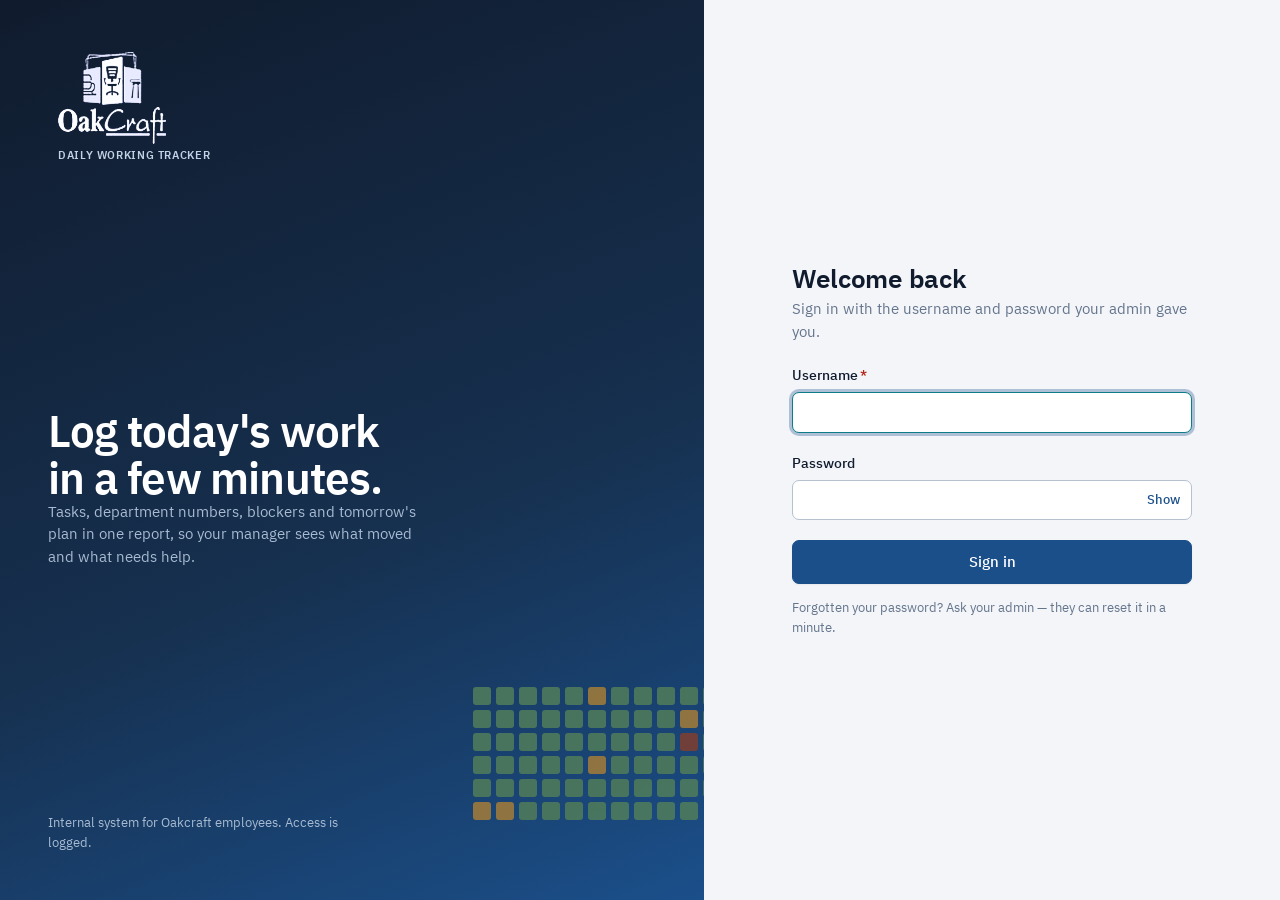
==== commit 240f36e0: "Unpack uploaded zip" ====
--- a/admin.html
+++ b/admin.html
@@ -6,7 +6,8 @@
   <title>Administration | Oakcraft Daily Working Tracker</title>
   <meta name="robots" content="noindex, nofollow">
   <meta name="theme-color" content="#F3F5F9">
-  <link rel="icon" href="assets/favicon.svg" type="image/svg+xml">
+  <link rel="icon" href="assets/favicon.png" type="image/png">
+  <link rel="apple-touch-icon" href="assets/favicon.png">
   <link rel="preconnect" href="https://script.google.com" crossorigin>
   <link rel="preconnect" href="https://script.googleusercontent.com" crossorigin>
   <link rel="preload" as="font" type="font/woff2" href="assets/fonts/IBMPlexSans-Regular-Latin1.woff2" crossorigin>
--- a/css/style.css
+++ b/css/style.css
@@ -77,6 +77,12 @@
 .sidebar { position: sticky; top: 0; height: 100vh; overflow-y: auto; padding: 18px 12px 24px; display: flex; flex-direction: column; gap: 18px; }
 .brand { display: flex; gap: 10px; align-items: center; padding: 2px 10px 6px; text-decoration: none; color: var(--ink); }
 .brand img { width: 30px; height: 30px; }
+/* The Oakcraft wordmark carries the company name itself, so it is shown large and the name text is dropped. */
+.brand-lg { flex-direction: column; align-items: flex-start; gap: 4px; padding: 4px 10px 10px; }
+.brand-lg img { width: auto; height: 60px; max-width: 100%; }
+.brand-lg .brand-sub { margin-top: 0; letter-spacing: 0.06em; text-transform: uppercase; font-size: 10.5px; font-weight: 600; }
+.auth-side .brand-lg img { height: 92px; }
+.auth-side .brand-lg .brand-sub { color: #C3D3E6; }
 .brand-name { display: block; font-weight: 600; font-size: 18px; line-height: 1; letter-spacing: -0.015em; }
 .brand-sub { display: block; font-size: 12px; color: var(--ink-3); margin-top: 3px; }
 .nav-group { display: flex; flex-direction: column; gap: 1px; }
